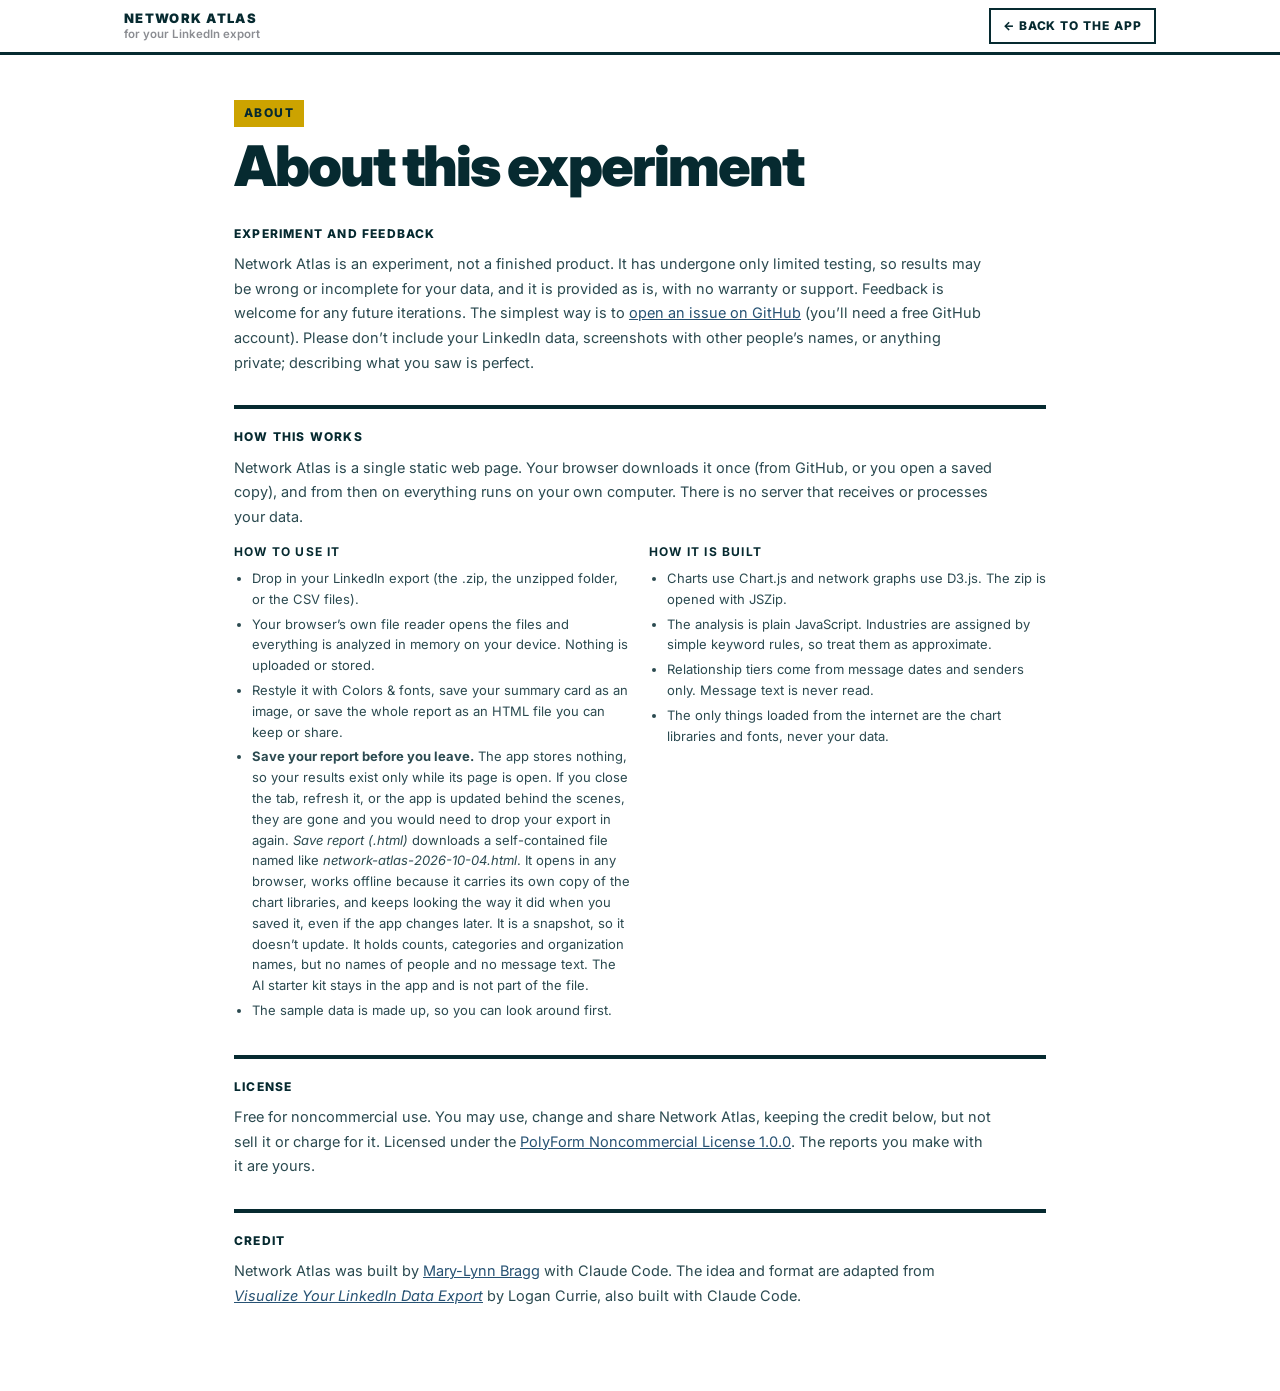
==== about.html @ 3136b39d "Slim footer, move details to about.html, revise experiment wording Co-Authored-By: Claude Sonnet 5.5" ====
<!doctype html>
<!-- Network Atlas. Copyright 2026 Mary-Lynn Bragg (https://www.linkedin.com/in/marylynn). Licensed under the PolyForm Noncommercial License 1.0.0: https://polyformproject.org/licenses/noncommercial/1.0.0 . SPDX-License-Identifier: PolyForm-Noncommercial-1.0.0 -->
<html lang="en"><head><meta charset="utf-8"><meta name="viewport" content="width=device-width,initial-scale=1">
<title>About Network Atlas</title>
<link href="https://fonts.googleapis.com/css2?family=Inter:wght@400;600;800;900&display=swap" rel="stylesheet">
<style>
:root{--gold:#cca300;--green:#062a30;--grey:#8b8d92;--beige:#e1d9c1;--red:#ed4319;--blue:#275273;--purple:#46004E;--ink:#2b4a50;--on-ink:#fff;--on-gold:#062a30;--on-red:#fff;--on-blue:#fff;--on-purple:#fff;--on-grey:#fff;--on-soft:#062a30;--num:#cca300;--tint:#faf8f1;--font-head:'Inter',sans-serif;--font-body:'Inter',sans-serif}
*{box-sizing:border-box}html{scroll-behavior:smooth;scroll-padding-top:64px}
body{margin:0;background:#fff;color:var(--green);font-family:var(--font-body);font-size:15px;line-height:1.7}
a{color:var(--blue)}
nav{position:sticky;top:0;z-index:20;background:#fff;border-bottom:3px solid var(--green)}
nav .in{max-width:1080px;margin:0 auto;padding:10px 24px;display:flex;gap:6px;flex-wrap:wrap;align-items:center}
nav b{font-size:12px;font-weight:900;text-transform:uppercase;letter-spacing:.1em;margin-right:8px}
nav a{font-size:12px;font-weight:800;color:var(--green);text-decoration:none;padding:2px 8px;border:2px solid var(--green)}
nav a:hover{background:var(--gold);border-color:var(--gold)}
header{max-width:1080px;margin:0 auto;padding:64px 24px 24px}
.kick{display:inline-block;background:var(--gold);font-weight:800;font-size:12px;letter-spacing:.12em;text-transform:uppercase;padding:3px 10px;line-height:1.7}
h1{font-size:clamp(38px,7.5vw,78px);font-weight:900;line-height:.98;letter-spacing:-.035em;margin:14px 0 14px}
.by{font-size:13px;color:var(--grey);font-weight:600;margin:0 0 18px}
header p.intro{max-width:700px;font-size:16px;color:var(--ink);margin:0 0 14px}
.priv{max-width:700px;border-left:8px solid var(--gold);background:var(--tint);padding:10px 14px;font-size:13.5px;color:var(--ink)}
.sec{max-width:1080px;margin:0 auto;padding:56px 24px;border-top:4px solid var(--green)}
.sh{display:flex;gap:18px;align-items:flex-start;margin-bottom:22px}
.num{font-size:60px;font-weight:900;line-height:.9;color:var(--gold);letter-spacing:-.04em}
.sh h2{font-size:clamp(26px,4.4vw,38px);font-weight:900;line-height:1.05;letter-spacing:-.03em;margin:0 0 6px}
.sub{margin:0;color:var(--ink);font-size:15px;max-width:680px}
.cards3{display:grid;grid-template-columns:repeat(3,1fr);gap:12px;margin-bottom:20px}
@media(max-width:760px){.cards3{grid-template-columns:1fr}}
.hc{padding:16px 18px;border-bottom:8px solid rgba(0,0,0,.22)}
.hc b{display:block;font-size:44px;font-weight:900;line-height:1;letter-spacing:-.03em}
.hc span{display:block;margin-top:8px;font-size:13px;line-height:1.45;font-weight:600}
.hc.a{background:var(--green);color:var(--on-ink)}.hc.a b{color:var(--num)}.hc.b{background:var(--blue);color:var(--on-blue)}.hc.c{background:var(--red);color:var(--on-red)}
.hc.d{background:var(--gold);color:var(--on-gold)}
.card{border:3px solid var(--green);padding:18px;margin-bottom:18px;position:relative}
.card h3{font-size:12px;text-transform:uppercase;letter-spacing:.1em;font-weight:800;margin:0 0 12px}
details.more{border:3px solid var(--green);margin-bottom:18px}
details.more summary{cursor:pointer;list-style:none;padding:10px 18px;font-size:12px;font-weight:800;text-transform:uppercase;letter-spacing:.1em;background:var(--tint)}
details.more summary::-webkit-details-marker{display:none}
details.more summary::after{content:"+";float:right;font-size:18px;line-height:1}
details.more[open] summary::after{content:"\2212"}
details.more .mb{padding:18px;border-top:3px solid var(--green)}
.take{background:var(--beige);padding:14px 18px;font-size:14.5px;margin-bottom:12px}.take b{font-weight:900}
.src{font-size:12px;color:var(--grey);line-height:1.6;margin:0}
.two{display:grid;grid-template-columns:1fr 1fr;gap:18px}@media(max-width:860px){.two{grid-template-columns:1fr}}
.two>.card{margin-bottom:0}
.tip{position:absolute;pointer-events:none;background:var(--green);color:var(--on-ink);font-size:12px;padding:6px 9px;opacity:0;max-width:240px;z-index:5;line-height:1.4}
svg.net{width:100%;height:auto;display:block;background:var(--tint)}
.lg{display:flex;flex-wrap:wrap;gap:6px 16px;margin:10px 0 0;font-size:12px;font-weight:600}.lg i{display:inline-block;width:12px;height:12px;border-radius:50%;margin-right:6px;vertical-align:-2px;border:2px solid var(--green)}.lg i.sq{border-radius:0;border:0;width:12px;height:12px}
.chips{display:flex;flex-wrap:wrap;gap:5px}.chip{font-size:11px;font-weight:600;padding:2px 7px;border:1.5px solid var(--green);background:#fff;line-height:1.5}.chip.g{background:var(--green);color:#fff}.chip.s{border-style:dashed}
.note{font-size:12px;color:var(--grey);margin:12px 0 0;line-height:1.6}
table.t{width:100%;border-collapse:collapse;font-size:13.5px}table.t th{font-size:11px;text-transform:uppercase;letter-spacing:.08em;text-align:left;padding:8px 6px;border-bottom:3px solid var(--green)}table.t td{padding:9px 6px;border-bottom:2px solid var(--beige);vertical-align:top;line-height:1.5}table.t td.n,table.t th.n{text-align:right;font-weight:800}
.inf{display:grid;grid-template-columns:repeat(auto-fit,minmax(190px,1fr));gap:10px;margin-bottom:16px}.inf div{background:var(--beige);padding:12px;font-size:13px;line-height:1.5}.inf b{display:block;font-size:14px;margin-bottom:3px}
.bd{display:inline-block;color:#fff;font-size:10px;font-weight:800;letter-spacing:.06em;text-transform:uppercase;padding:1px 7px;margin-bottom:6px}.bd.right{background:var(--blue)}.bd.meh{background:var(--gold);color:var(--green)}.bd.na{background:var(--grey)}
.three{display:grid;grid-template-columns:repeat(auto-fit,minmax(250px,1fr));gap:12px;margin-bottom:16px}.col{padding:14px 16px;color:#fff}.col h4{margin:0 0 8px;font-size:12px;text-transform:uppercase;letter-spacing:.1em}.col ul{margin:0;padding-left:16px;font-size:13px;line-height:1.55}.col li{margin-bottom:6px}.c1{background:var(--blue)}.c2{background:var(--red)}.c3{background:var(--purple)}
.tbl{border:3px solid var(--green)}
.hd{background:var(--green);color:#fff;font-size:11px;font-weight:800;letter-spacing:.12em;text-transform:uppercase}
.row{border-top:2px solid var(--beige)}.row:nth-child(even){background:var(--tint)}
.ic{width:30px;height:30px;border-radius:50%;display:flex;align-items:center;justify-content:center;font-weight:900;font-size:13px;color:#fff}
.ic.hi{background:var(--red)}.ic.md{background:var(--gold);color:var(--green)}.ic.lo{background:#fff;border:2px solid var(--grey);color:var(--grey)}
.row h5{margin:0 0 1px;font-size:14px;font-weight:800;letter-spacing:-.01em;line-height:1.4}.row p{margin:0;font-size:12.5px;color:#4c6165;line-height:1.4}
.pill{display:inline-block;font-size:12px;font-weight:800;padding:3px 10px;border-radius:99px;white-space:nowrap}
.p-follow{background:#f7d9d0;color:#a52d0f}.p-intro{background:#cfe0ea;color:var(--blue)}.p-meet{background:#e6ecd0;color:#4d5a14}.p-lead{background:#e8d4ec;color:var(--purple)}.p-re{background:var(--beige);color:#5e5535}
.wt{text-align:right;font-weight:900;font-size:15px}
details.rest summary{cursor:pointer;list-style:none;padding:9px 14px;border-top:2px solid var(--beige);background:var(--tint);font-size:12px;font-weight:800;text-transform:uppercase;letter-spacing:.1em;color:var(--blue)}
details.rest summary::-webkit-details-marker{display:none}
details.rest summary::after{content:"+";float:right;font-size:16px;line-height:1}
details.rest[open] summary::after{content:"\2212"}.wt.hi{color:var(--red)}.wt.md{color:#9a7c00}.wt.lo{color:var(--grey)}
@media(max-width:760px){.hd{display:none}.row{grid-template-columns:44px 1fr;grid-template-areas:"i m" "i t" "i w"}.row .ic{grid-area:i}.row .m{grid-area:m}.row .tt{grid-area:t}.row .wt{grid-area:w;text-align:left}}
.tiers{display:grid;grid-template-columns:repeat(auto-fit,minmax(150px,1fr));gap:10px}
.tr{padding:14px 16px;color:#fff;border-bottom:8px solid rgba(0,0,0,.22)}.tr b{display:block;font-size:40px;font-weight:900;line-height:1;letter-spacing:-.02em}.tr span{display:block;margin-top:6px;font-size:11px;font-weight:800;text-transform:uppercase;letter-spacing:.08em}.tr small{display:block;margin-top:3px;font-size:12px;opacity:.9}
.ph{display:grid;grid-template-columns:repeat(auto-fit,minmax(210px,1fr));gap:10px;margin-bottom:16px}.p{padding:12px 14px;color:#fff}.p b{display:block;font-size:28px;font-weight:900;line-height:1}.p h4{margin:6px 0 3px;font-size:12px;text-transform:uppercase;letter-spacing:.08em}.p p{margin:0;font-size:12.5px;line-height:1.5}
.eras{display:grid;grid-template-columns:repeat(auto-fill,minmax(230px,1fr));gap:10px;margin-bottom:16px}.e{border-top:10px solid var(--c);background:var(--tint);padding:10px 12px}.e h4{margin:0 0 2px;font-size:13px;font-weight:900;line-height:1.3}.e .d{font-size:11.5px;color:#5a6a7d;margin-bottom:6px;line-height:1.4}.e b{font-size:26px;font-weight:900;color:var(--c)}.e small{font-size:12px;font-weight:600;color:#5a6a6d;margin-left:4px}.e p{margin:6px 0 0;font-size:12px;line-height:1.45}
.cl{display:grid;grid-template-columns:repeat(auto-fill,minmax(300px,1fr));gap:10px;margin-top:16px}.cc{border-left:10px solid var(--c);background:var(--tint);padding:10px 14px}.cc h4{margin:0 0 6px;font-size:13px;font-weight:900;display:flex;justify-content:space-between;gap:10px}.cc h4 span{color:var(--c);font-size:18px}
.cg{margin-bottom:12px}.cg h4{margin:0 0 5px;font-size:12px;font-weight:800;text-transform:uppercase;letter-spacing:.08em;color:var(--c)}
.mo{margin:20px 0 6px;font-size:13px;font-weight:900;text-transform:uppercase;letter-spacing:.1em;background:var(--green);color:#fff;padding:5px 12px;display:flex;justify-content:space-between}
.lr{display:grid;grid-template-columns:70px 1.2fr 80px 140px 80px;gap:10px;align-items:center;padding:8px 12px;border-bottom:2px solid var(--beige);font-size:13.5px}.lr:nth-child(even){background:var(--tint)}.lr small{display:block;color:#5a6a6d;font-size:12px}.lr.h{font-size:11px;font-weight:800;letter-spacing:.1em;text-transform:uppercase;color:var(--grey);border-bottom:3px solid var(--green)}
@media(max-width:700px){.lr{grid-template-columns:60px 1fr 60px}.lr>:nth-child(4),.lr>:nth-child(5){display:none}}
.defs{display:grid;grid-template-columns:repeat(auto-fit,minmax(190px,1fr));gap:8px;font-size:12.5px;line-height:1.45}.defs div{border-left:8px solid var(--c);padding:5px 10px;background:var(--tint)}.defs b{display:block}
.tag{display:inline-block;font-size:10px;font-weight:800;padding:1px 7px;border-radius:99px;margin-left:6px;color:#fff;background:var(--red)}
ol.o{margin:0;padding-left:20px;font-size:14px;line-height:1.7}
footer{max-width:1080px;margin:0 auto;padding:40px 24px 64px;border-top:4px solid var(--green)}
footer h3{font-size:12px;text-transform:uppercase;letter-spacing:.1em;font-weight:800;margin:0 0 8px}
footer p{font-size:13px;color:var(--ink);max-width:760px;margin:0 0 14px}
footer .credit{border-left:8px solid var(--gold);background:var(--tint);padding:10px 14px;font-size:13px}

h1,.sh h2,.num,.hc b,.tr b,.p b,.e b,.mo,.hero h2{font-family:var(--font-head)}
.ax{font-family:var(--font-body);font-size:12px;font-weight:600;fill:var(--green)}
.muted{color:var(--grey)}
.p-intro{background:color-mix(in srgb,var(--blue) 16%,#fff);color:var(--blue)}.p-lead{background:color-mix(in srgb,var(--gold) 28%,#fff);color:var(--green)}
.tr{color:#fff}
/* top bar */
.top{position:sticky;top:0;z-index:30;background:#fff;border-bottom:3px solid var(--green)}
.top .in{max-width:1080px;margin:0 auto;padding:8px 24px;display:flex;gap:8px;flex-wrap:wrap;align-items:center}
.top b.brand{font-size:12px;font-weight:900;text-transform:uppercase;letter-spacing:.1em;margin-right:6px}
.top a.nl{font-size:12px;font-weight:800;color:var(--green);text-decoration:none;padding:2px 8px;border:2px solid var(--green)}.top a.nl:hover{background:var(--gold);color:var(--on-gold);border-color:var(--gold)}
.btn{font:inherit;font-size:12px;font-weight:800;text-transform:uppercase;letter-spacing:.08em;padding:6px 12px;border:2px solid var(--green);background:#fff;color:var(--green);cursor:pointer}
.btn:hover{background:var(--green);color:var(--on-ink)}.btn.pri{background:var(--green);color:var(--on-ink)}.btn.pri:hover{background:var(--gold);border-color:var(--gold);color:var(--on-gold)}
.sp{flex:1}
/* hero */
.hero{max-width:1080px;margin:0 auto;padding:56px 24px 28px}
.hero h1{font-size:clamp(38px,7.5vw,76px);font-weight:900;line-height:.98;letter-spacing:-.035em;margin:14px 0}
.hero p.intro{max-width:700px;font-size:16px;color:var(--ink);margin:0 0 14px}
.priv{max-width:700px;border-left:8px solid var(--gold);background:var(--tint);padding:10px 14px;font-size:13.5px;color:var(--ink);margin:0 0 22px}
.drop{border:3px dashed var(--green);background:var(--tint);padding:28px 22px;text-align:center;transition:.15s;max-width:760px}
.drop.over{background:color-mix(in srgb,var(--gold) 25%,#fff);border-style:solid}
.drop h3{margin:0 0 6px;font-size:16px;font-weight:900;text-transform:none;letter-spacing:0}
.drop p{margin:0 0 14px;font-size:14px;color:var(--ink)}
.drop .row2{display:flex;gap:10px;justify-content:center;flex-wrap:wrap}
.steps{max-width:760px;margin:22px 0 0;font-size:14px;color:var(--ink)}.steps summary{cursor:pointer;font-weight:800}.steps ol{margin:8px 0 0;padding-left:20px;line-height:1.7}
#status{max-width:760px;margin:14px 0 0;font-size:13.5px}
.err{color:var(--red);font-weight:700}
.loaded{max-width:1080px;margin:0 auto;padding:18px 24px 0}
.loaded .box{border:3px solid var(--green);padding:12px 16px;font-size:13.5px;display:flex;gap:10px 22px;flex-wrap:wrap;align-items:center}
.loaded .box b{font-weight:900}.loaded .miss{color:var(--ink);font-size:12.5px;flex-basis:100%}
/* style drawer */
#drawer{position:fixed;right:0;top:0;bottom:0;width:340px;max-width:92vw;background:#fff;border-left:3px solid var(--green);z-index:60;padding:18px;overflow:auto;transform:translateX(105%);transition:transform .2s}
#drawer.open{transform:none;box-shadow:-10px 0 30px rgba(0,0,0,.15)}
#drawer h3{font-size:12px;text-transform:uppercase;letter-spacing:.1em;font-weight:800;margin:18px 0 8px}
#drawer h3:first-of-type{margin-top:0}
.pre{display:grid;grid-template-columns:1fr 1fr;gap:8px}
.pre button{border:2px solid var(--green);background:#fff;padding:6px;cursor:pointer;font:inherit;font-size:12px;font-weight:800;text-align:left}
.pre button.on{background:var(--tint);box-shadow:inset 0 0 0 2px var(--gold)}
.sw{display:flex;height:14px;margin-top:5px}.sw i{flex:1}
.cols{display:grid;gap:8px}.cols label{display:flex;align-items:center;gap:10px;font-size:12.5px;font-weight:600}.cols input{width:40px;height:30px;border:2px solid var(--green);padding:0;background:#fff;cursor:pointer}.cols small{display:block;font-weight:400;color:var(--grey);font-size:11.5px}
#drawer select{width:100%;padding:7px;border:2px solid var(--green);font:inherit;font-size:14px;background:#fff}
.fprev{margin:6px 0 0;font-size:20px;font-weight:900;line-height:1.2}
/* AI section */
.ai-grid{display:grid;grid-template-columns:repeat(auto-fit,minmax(320px,1fr));gap:12px}
.pcard{border:3px solid var(--green);padding:14px 16px;display:flex;flex-direction:column;gap:6px}
.pcard h4{margin:0;font-size:15px;font-weight:900}.pcard p{margin:0;font-size:13px;color:var(--ink);line-height:1.55}
.pcard pre{margin:4px 0;white-space:pre-wrap;word-break:break-word;font-family:ui-monospace,Menlo,monospace;font-size:11.5px;line-height:1.55;background:var(--tint);border-left:6px solid var(--gold);padding:8px 10px;max-height:150px;overflow:auto}
.pcard .btn{align-self:flex-start}
.how{display:grid;grid-template-columns:repeat(auto-fit,minmax(260px,1fr));gap:10px;margin:0 0 18px}.how div{background:var(--tint);padding:12px 14px;border-left:8px solid var(--blue);font-size:13.5px;line-height:1.55}.how b{display:block;margin-bottom:3px}
footer{max-width:1080px;margin:0 auto;padding:36px 24px 64px;border-top:4px solid var(--green)}
footer h3{font-size:12px;text-transform:uppercase;letter-spacing:.1em;font-weight:800;margin:0 0 8px}footer p{font-size:13px;color:var(--ink);max-width:760px;margin:0 0 14px}
@media print{.top,#drawer,.drop,.steps,.hero .btn,.pcard .btn{display:none!important}details.more>*{display:block!important}.sec{break-inside:avoid-page}}
@media(max-width:700px){.top .in{flex-wrap:nowrap;overflow-x:auto}.top .in>*{flex:none}.top .sp{display:none}.hero{padding-top:36px}}

.kit{display:grid;grid-template-columns:1.1fr 1fr;gap:14px;margin-bottom:18px}
@media(max-width:800px){.kit{grid-template-columns:1fr}}
.kit-main{border:3px solid var(--green);background:var(--tint);padding:16px 18px}.kit-main h3{margin:0 0 6px}.kit-main p{margin:0 0 12px;font-size:14px;color:var(--ink)}
.kit-steps{margin:0;padding:14px 18px 14px 36px;border-left:8px solid var(--gold);background:var(--tint);font-size:14px;line-height:1.7;color:var(--ink)}
h3.mini{font-size:12px;text-transform:uppercase;letter-spacing:.1em;font-weight:800;margin:6px 0 8px}
.plist{border:3px solid var(--green)}
.pl{padding:10px 14px;border-top:2px solid var(--beige)}.pl:first-child{border-top:0}
.pl-h{display:flex;gap:12px;align-items:center;justify-content:space-between}.pl-h b{display:block;font-size:14.5px}.pl-h span{font-size:13px;color:var(--ink)}
.pl details summary{cursor:pointer;font-size:12px;font-weight:800;color:var(--blue);margin-top:4px}
.pl pre{margin:6px 0 0;white-space:pre-wrap;word-break:break-word;font-family:ui-monospace,Menlo,monospace;font-size:11.5px;line-height:1.55;background:var(--tint);border-left:6px solid var(--gold);padding:8px 10px}
.btn.mini{padding:4px 10px;font-size:11px;white-space:nowrap}
.png{position:absolute;top:10px;right:10px;font:inherit;font-size:10.5px;font-weight:800;text-transform:uppercase;letter-spacing:.08em;padding:3px 8px;border:2px solid var(--green);background:#fff;color:var(--green);cursor:pointer;opacity:.75}
.png:hover{opacity:1;background:var(--green);color:var(--on-ink)}
body.report .drop,body.report .steps{display:none}
@media print{.png{display:none!important}}

.cardbox{border:3px solid var(--green);padding:16px;background:var(--tint)}
.cardctl{display:flex;gap:12px;flex-wrap:wrap;align-items:center;margin-bottom:14px}
.seg{display:flex;flex-wrap:wrap;gap:6px}.seg button{font:inherit;font-size:12px;font-weight:800;text-transform:uppercase;letter-spacing:.06em;padding:6px 12px;border:2px solid var(--green);background:#fff;color:var(--green);cursor:pointer}
.seg button.on{background:var(--green);color:var(--on-ink)}
.cardctl label{font-size:12px;font-weight:800;text-transform:uppercase;letter-spacing:.08em;display:flex;gap:8px;align-items:center}
.cardctl select{font:inherit;font-size:13px;padding:6px;border:2px solid var(--green);background:#fff;max-width:300px}
.cardprev{text-align:center}.cardprev canvas{max-width:100%;max-height:560px;width:auto;height:auto;border:1px solid rgba(0,0,0,.15);background:#fff}
@media print{#s-card{display:none!important}}

.top b.brand small{font-weight:600;text-transform:none;letter-spacing:0;color:var(--grey);margin-left:8px;font-size:12px}
@media(max-width:760px){.top b.brand small{display:none}}

.wk-box{border:3px solid var(--green);padding:16px 18px;background:var(--tint);margin-bottom:16px}.wk-box h3{margin:0 0 6px}.wk-box p{margin:0 0 12px;font-size:14px;color:var(--ink)}
.wk-bar{display:flex;height:22px;border:2px solid var(--green)}.wk-bar i{display:block}
.wk-legend{display:grid;grid-template-columns:repeat(auto-fit,minmax(170px,1fr));gap:10px;margin-top:10px}.wk-legend b{font-size:26px;font-weight:900;font-family:var(--font-head);display:block;line-height:1}.wk-legend span{font-size:12px;font-weight:800;text-transform:uppercase;letter-spacing:.08em}.wk-legend small{display:block;font-size:12px;color:var(--grey)}
.recs{display:grid;gap:12px;margin-bottom:14px}
.rec{display:flex;gap:16px;border:3px solid var(--green);padding:16px 18px}
.rec-n{font-size:46px;font-weight:900;line-height:.9;color:var(--gold);font-family:var(--font-head);min-width:34px}
.rec-b h3{margin:0 0 6px;font-size:18px;text-transform:none;letter-spacing:-.01em;font-weight:900;font-family:var(--font-head)}
.rec-why{margin:0 0 8px;font-size:14px;color:var(--ink)}.rec ol{margin:0 0 8px;padding-left:20px;font-size:14px;line-height:1.65}
.rec-weak{margin:10px 0 0;font-size:13.5px;color:var(--ink)}.wkb{display:inline-block;background:var(--gold);color:var(--on-gold);font-size:10px;font-weight:800;text-transform:uppercase;letter-spacing:.08em;padding:1px 7px;margin-right:6px}
.rec-ai{border-left:8px solid var(--blue);background:var(--tint);padding:10px 14px;font-size:14px;margin:0 0 12px}
.tag{display:inline-block;font-size:10px;font-weight:800;text-transform:uppercase;letter-spacing:.06em;background:var(--red);color:var(--on-red);padding:1px 7px;margin-left:6px;vertical-align:1px}
@media(max-width:600px){.rec{flex-direction:column;gap:6px}}
@media print{.rec-ai{display:none}}


.fit{display:grid;grid-template-columns:200px 1fr;gap:22px;align-items:center;margin-bottom:16px}
@media(max-width:700px){.fit{grid-template-columns:1fr}}
.fit-score{text-align:center}
.ring{--p:50;width:150px;height:150px;border-radius:50%;margin:0 auto 8px;display:flex;align-items:center;justify-content:center;background:conic-gradient(var(--blue) calc(var(--p)*1%),var(--beige) 0)}
.ring b{width:108px;height:108px;border-radius:50%;background:#fff;display:flex;align-items:center;justify-content:center;font-size:44px;font-weight:900;font-family:var(--font-head);letter-spacing:-.03em}
.fit-band{font-size:14px;font-weight:900;margin-bottom:2px}.fit-score small{font-size:12px;color:var(--grey)}
.meter-row{margin-bottom:12px}.meter-h{display:flex;justify-content:space-between;font-size:14px;margin-bottom:4px}.meter-h span{font-weight:900}
.meter{height:16px;border:2px solid var(--green);background:var(--beige)}.meter i{display:block;height:100%;background:var(--blue)}
.meter-row small{display:block;font-size:12.5px;color:var(--ink);margin-top:3px}
.fit-note{margin:0;font-size:14px;font-weight:600;color:var(--ink)}
.mirror{display:grid;grid-template-columns:1fr 1fr;gap:16px;border-top:3px solid var(--green);padding-top:14px}
@media(max-width:700px){.mirror{grid-template-columns:1fr}}
.mcol h4{margin:0 0 6px;font-size:13px;text-transform:uppercase;letter-spacing:.08em}
.ml{font-size:12px;color:var(--grey);margin:8px 0 4px;font-weight:600}
.chip.miss{background:var(--gold);border-color:var(--gold);color:var(--on-gold)}

/* ---- walkthrough revisions ---- */
/* top bar: brand | nav rows | actions */
.top .in{flex-wrap:nowrap;align-items:center;gap:22px;padding:8px 24px}
.brandbox{display:flex;flex-direction:column;line-height:1.2;flex:none}
.top b.brand{margin:0;font-size:13px}.top b.brand small,.brandbox small{display:block;margin:2px 0 0;font-size:11.5px;font-weight:600;text-transform:none;letter-spacing:0;color:var(--grey)}
.navbox{display:flex;flex-direction:column;gap:3px;min-width:0}
.navrow{display:flex;align-items:baseline;flex-wrap:wrap;font-size:12px;font-weight:800;line-height:1.5}
.navrow:empty{display:none}
.nlab{text-transform:uppercase;letter-spacing:.1em;font-size:11px;margin-right:10px;min-width:104px;color:var(--green)}
.top a.nl{border:0;padding:0 2px;font-size:13px;text-decoration:none;color:var(--blue)}
.top a.nl:hover{background:none;color:var(--green);text-decoration:underline}
.top a.nl:not(:last-child)::after{content:"/";color:var(--grey);font-weight:600;margin:0 7px 0 9px;display:inline-block;text-decoration:none}
.actions{display:flex;flex-direction:column;gap:5px;align-items:flex-end;flex:none}.arow{display:flex;gap:6px}
.top .sp{display:block;flex:1}
@media(max-width:900px){.top .in{flex-wrap:wrap;gap:6px 14px}.navbox{order:3;flex-basis:100%}.top .sp{display:none}.actions{margin-left:auto}.nlab{min-width:0}}
@media(max-width:700px){.top .in{overflow:visible}.top .in>*{flex:initial}.top .sp{display:none}}
/* hero alignment */
.hero p.intro,.priv,.drop,.steps,#status{max-width:760px}
.loaded{padding-bottom:30px}
/* parts and per-section accents */
.part{max-width:none;background:var(--green);color:var(--on-ink);margin:0;padding:34px 24px;border-top:0}
.part>div{max-width:1080px;margin:0 auto}
.part small{display:block;font-size:12px;font-weight:800;letter-spacing:.14em;text-transform:uppercase;opacity:.8}
.part h2{margin:4px 0 4px;font-family:var(--font-head);font-size:clamp(28px,5vw,46px);font-weight:900;letter-spacing:-.03em;line-height:1.05}
.part p{margin:0;max-width:680px;font-size:15px;opacity:.92}
.part.p2{background:var(--gold);color:var(--on-gold)}

.sec{border-top:4px solid var(--green)}
.part+.sec{border-top:0}
.sec .num{color:var(--gold);font-size:46px;letter-spacing:-.03em;white-space:nowrap}
.num.compass{display:inline-flex;align-items:center;line-height:1}
/* image-save buttons: one look everywhere */
.imgbtn,.png{font:inherit;font-size:10.5px;font-weight:800;text-transform:uppercase;letter-spacing:.08em;line-height:1.4;padding:3px 9px;border:2px solid var(--blue);background:var(--blue);color:var(--on-blue);cursor:pointer;opacity:1}
.imgbtn:hover,.png:hover{background:#fff;color:var(--blue)}
.png{position:absolute;top:10px;right:10px}
.card.has-img>h3{padding-right:104px}
/* private tag readable in the kit list */
.pl-h b .tag{color:var(--on-red);background:var(--red);font-size:10px;margin-left:8px}
.privnote{margin:0 0 14px}.privnote .tag{margin:0 2px}
.how2{display:grid;grid-template-columns:1fr 1fr;gap:18px;max-width:900px;margin:0 0 18px}
@media(max-width:760px){.how2{grid-template-columns:1fr}}
.how2 h4{margin:0 0 6px;font-size:12px;text-transform:uppercase;letter-spacing:.1em}.how2 ul{margin:0;padding-left:18px;font-size:13px;line-height:1.6;color:var(--ink)}.how2 li{margin-bottom:4px}
/* section 04: three levels */
.lvl{display:grid;grid-template-columns:repeat(3,1fr);gap:0;margin-bottom:16px;border:3px solid var(--green)}
.lvl>div{padding:12px 16px;border-left:3px solid var(--green)}.lvl>div:first-child{border-left:0}
.lvl h4{margin:0;font-size:12px;text-transform:uppercase;letter-spacing:.1em}.lvl b{display:block;font-size:34px;font-weight:900;line-height:1.1;font-family:var(--font-head)}.lvl span{font-size:12.5px;color:var(--ink);line-height:1.4;display:block}
@media(max-width:700px){.lvl{grid-template-columns:1fr}.lvl>div{border-left:0;border-top:3px solid var(--green)}.lvl>div:first-child{border-top:0}}
.net-hint{font-size:12px;color:var(--grey);margin:8px 0 0}
.glossy{font-size:12.5px}
#results:has(>.part.p2:last-child)+.sec{border-top:0}

.savebar{border-left:8px solid var(--gold);background:var(--tint);padding:10px 14px;font-size:13.5px;margin-bottom:12px;display:flex;gap:6px 14px;flex-wrap:wrap;align-items:center}.savebar b{font-weight:900}

.priv.exp{border-left-color:var(--blue);margin-top:-10px}

footer.slim{padding:26px 24px 40px}footer.slim p{font-size:12.5px;max-width:860px;margin:0 0 8px}
.aboutpage{max-width:860px;margin:0 auto;padding:44px 24px 70px}.aboutpage h1{font-size:clamp(34px,6vw,56px);margin:12px 0 22px}.aboutpage h2{font-size:12px;text-transform:uppercase;letter-spacing:.1em;font-weight:800;margin:30px 0 8px;padding-top:18px;border-top:4px solid var(--green)}.aboutpage h2:first-of-type{border-top:0;padding-top:0}.aboutpage p{font-size:14.5px;color:var(--ink);margin:0 0 12px;max-width:760px}
</style>
</head><body>
<div class="top"><div class="in"><div class="brandbox"><b class="brand">Network Atlas</b><small>for your LinkedIn export</small></div><span class="sp"></span><a class="btn" href="./" style="text-decoration:none">&larr; Back to the app</a></div></div>
<main class="aboutpage">
 <span class="kick">About</span>
 <h1>About this experiment</h1>
 <h2 id="feedback">Experiment and feedback</h2>
 <p>Network Atlas is an experiment, not a finished product. It has undergone only limited testing, so results may be wrong or incomplete for your data, and it is provided as is, with no warranty or support. Feedback is welcome for any future iterations. The simplest way is to <a href="https://github.com/marylynn-mlb/network-atlas/issues/new" target="_blank" rel="noopener">open an issue on GitHub</a> (you&rsquo;ll need a free GitHub account). Please don&rsquo;t include your LinkedIn data, screenshots with other people&rsquo;s names, or anything private; describing what you saw is perfect.</p>
 <h2>How this works</h2>
 <p>Network Atlas is a single static web page. Your browser downloads it once (from GitHub, or you open a saved copy), and from then on everything runs on your own computer. There is no server that receives or processes your data.</p>
 <div class="how2">
  <div><h4>How to use it</h4><ul>
   <li>Drop in your LinkedIn export (the .zip, the unzipped folder, or the CSV files).</li>
   <li>Your browser&rsquo;s own file reader opens the files and everything is analyzed in memory on your device. Nothing is uploaded or stored.</li>
   <li>Restyle it with Colors &amp; fonts, save your summary card as an image, or save the whole report as an HTML file you can keep or share.</li>
   <li><b>Save your report before you leave.</b> The app stores nothing, so your results exist only while its page is open. If you close the tab, refresh it, or the app is updated behind the scenes, they are gone and you would need to drop your export in again. <i>Save report (.html)</i> downloads a self-contained file named like <i>network-atlas-2026-10-04.html</i>. It opens in any browser, works offline because it carries its own copy of the chart libraries, and keeps looking the way it did when you saved it, even if the app changes later. It is a snapshot, so it doesn&rsquo;t update. It holds counts, categories and organization names, but no names of people and no message text. The AI starter kit stays in the app and is not part of the file.</li>
   <li>The sample data is made up, so you can look around first.</li></ul></div>
  <div><h4>How it is built</h4><ul>
   <li>Charts use Chart.js and network graphs use D3.js. The zip is opened with JSZip.</li>
   <li>The analysis is plain JavaScript. Industries are assigned by simple keyword rules, so treat them as approximate.</li>
   <li>Relationship tiers come from message dates and senders only. Message text is never read.</li>
   <li>The only things loaded from the internet are the chart libraries and fonts, never your data.</li></ul></div>
 </div>
 <h2>License</h2>
 <p>Free for noncommercial use. You may use, change and share Network Atlas, keeping the credit below, but not sell it or charge for it. Licensed under the <a href="https://polyformproject.org/licenses/noncommercial/1.0.0" target="_blank" rel="noopener">PolyForm Noncommercial License 1.0.0</a>. The reports you make with it are yours.</p>
 <h2>Credit</h2>
 <p>Network Atlas was built by <a href="https://www.linkedin.com/in/marylynn" target="_blank" rel="noopener">Mary-Lynn Bragg</a> with Claude Code. The idea and format are adapted from <a href="https://loganhc-09.github.io/LinkedIn-Data-Export-Visualization/" target="_blank" rel="noopener"><i>Visualize Your LinkedIn Data Export</i></a> by Logan Currie, also built with Claude Code.</p>
</main>
</body></html>
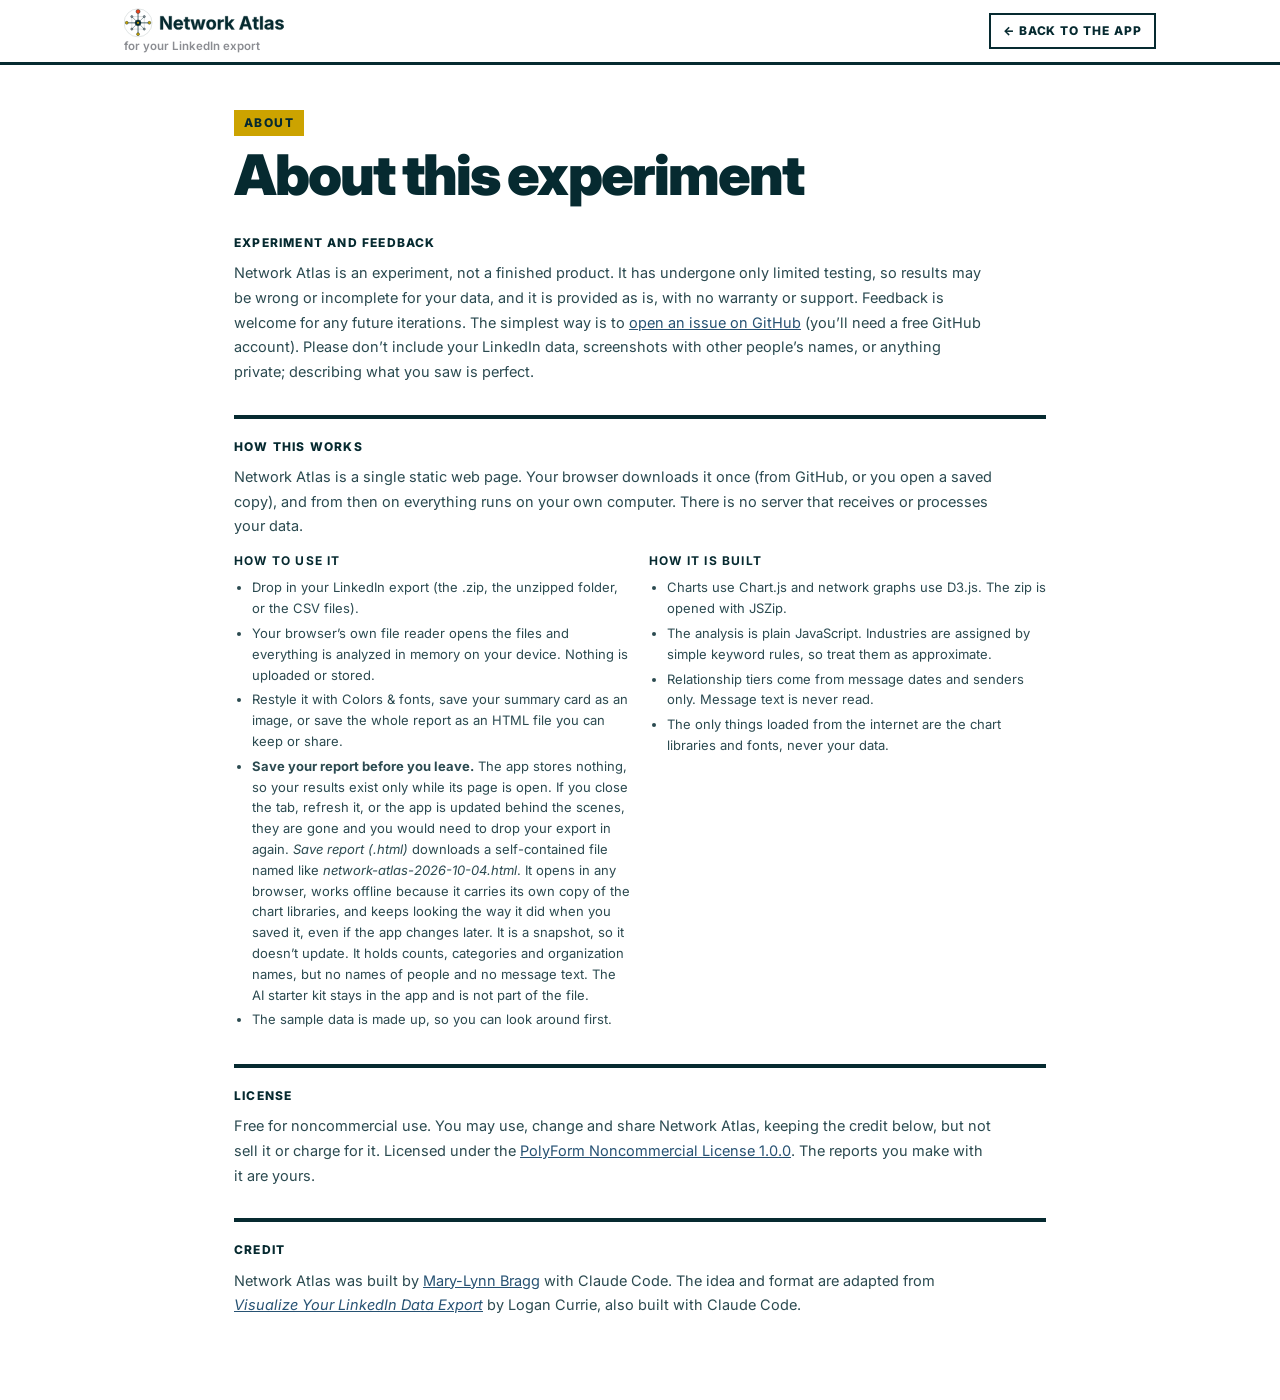
==== commit a73dbe51: "Use the Network Atlas lockup as the site logo; add logo set Co-Authored-By: Claude Sonnet 5.5 <norep" ====
--- a/about.html
+++ b/about.html
@@ -252,9 +252,11 @@
 
 footer.slim{padding:26px 24px 40px}footer.slim p{font-size:12.5px;max-width:860px;margin:0 0 8px}
 .aboutpage{max-width:860px;margin:0 auto;padding:44px 24px 70px}.aboutpage h1{font-size:clamp(34px,6vw,56px);margin:12px 0 22px}.aboutpage h2{font-size:12px;text-transform:uppercase;letter-spacing:.1em;font-weight:800;margin:30px 0 8px;padding-top:18px;border-top:4px solid var(--green)}.aboutpage h2:first-of-type{border-top:0;padding-top:0}.aboutpage p{font-size:14.5px;color:var(--ink);margin:0 0 12px;max-width:760px}
+
+.brand.logo{display:block;line-height:0;text-decoration:none}.brand.logo .logo-svg{height:30px;width:auto;display:block}
 </style>
 </head><body>
-<div class="top"><div class="in"><div class="brandbox"><b class="brand">Network Atlas</b><small>for your LinkedIn export</small></div><span class="sp"></span><a class="btn" href="./" style="text-decoration:none">&larr; Back to the app</a></div></div>
+<div class="top"><div class="in"><div class="brandbox"><a class="brand logo" href="./" title="Network Atlas"><svg xmlns="http://www.w3.org/2000/svg" viewBox="38 30 780 146" class="logo-svg" focusable="false" role="img" aria-label="Network Atlas"><g transform="translate(22.34,18.25) scale(0.6562)"><circle cx="128" cy="128" r="104" fill="none"  stroke-opacity=".3" stroke-width="3" style="stroke:var(--green)"/><line x1="128" y1="128" x2="128.0" y2="44.0"  stroke-width="5" style="stroke:var(--green)"/><line x1="128" y1="128" x2="174.3" y2="81.7"  stroke-width="3" style="stroke:var(--green)"/><line x1="128" y1="128" x2="212.0" y2="128.0"  stroke-width="5" style="stroke:var(--green)"/><line x1="128" y1="128" x2="174.3" y2="174.3"  stroke-width="3" style="stroke:var(--green)"/><line x1="128" y1="128" x2="128.0" y2="212.0"  stroke-width="5" style="stroke:var(--green)"/><line x1="128" y1="128" x2="81.7" y2="174.3"  stroke-width="3" style="stroke:var(--green)"/><line x1="128" y1="128" x2="44.0" y2="128.0"  stroke-width="5" style="stroke:var(--green)"/><line x1="128" y1="128" x2="81.7" y2="81.7"  stroke-width="3" style="stroke:var(--green)"/><line x1="174.3" y1="81.7" x2="174.3" y2="174.3"  stroke-width="2" stroke-opacity=".5" style="stroke:var(--green)"/><line x1="174.3" y1="174.3" x2="81.7" y2="174.3"  stroke-width="2" stroke-opacity=".5" style="stroke:var(--green)"/><line x1="81.7" y1="174.3" x2="81.7" y2="81.7"  stroke-width="2" stroke-opacity=".5" style="stroke:var(--green)"/><line x1="81.7" y1="81.7" x2="174.3" y2="81.7"  stroke-width="2" stroke-opacity=".5" style="stroke:var(--green)"/><circle cx="128.0" cy="44.0" r="15"   stroke-width="3" style="fill:var(--red);stroke:var(--green)"/><circle cx="174.3" cy="81.7" r="8"   stroke-width="3" style="fill:var(--grey);stroke:var(--green)"/><circle cx="212.0" cy="128.0" r="11"   stroke-width="3" style="fill:var(--gold);stroke:var(--green)"/><circle cx="174.3" cy="174.3" r="8"   stroke-width="3" style="fill:var(--grey);stroke:var(--green)"/><circle cx="128.0" cy="212.0" r="11"   stroke-width="3" style="fill:var(--gold);stroke:var(--green)"/><circle cx="81.7" cy="174.3" r="8"   stroke-width="3" style="fill:var(--grey);stroke:var(--green)"/><circle cx="44.0" cy="128.0" r="11"   stroke-width="3" style="fill:var(--gold);stroke:var(--green)"/><circle cx="81.7" cy="81.7" r="8"   stroke-width="3" style="fill:var(--grey);stroke:var(--green)"/><circle cx="128" cy="128" r="22"   stroke-width="3" style="fill:var(--green);stroke:var(--green)"/><circle cx="128" cy="128" r="8" style="fill:var(--gold)" /></g><path transform="translate(208.88,134.26) scale(0.88)" d="M21.83 0L6.59 0L6.59-72.75L23.19-72.75L46.19-35.94Q48.34-32.37 50.63-28.10Q52.93-23.83 55.32-18.12L55.32-18.12Q54.93-23.49 54.66-28.88Q54.39-34.28 54.39-37.84L54.39-37.84L54.39-72.75L69.63-72.75L69.63 0L52.98 0L32.08-33.40Q30.08-36.67 28.37-39.75Q26.66-42.82 24.88-46.31Q23.10-49.80 20.85-54.35L20.85-54.35Q21.24-47.75 21.53-42.21Q21.83-36.67 21.83-33.45L21.83-33.45L21.83 0ZM107.13 1.07L107.13 1.07Q98.78 1.07 92.72-2.34Q86.67-5.76 83.42-12.06Q80.18-18.36 80.18-27.00L80.18-27.00Q80.18-35.45 83.42-41.80Q86.67-48.14 92.55-51.71Q98.44-55.27 106.40-55.27L106.40-55.27Q113.53-55.27 119.34-52.25Q125.15-49.22 128.59-43.07Q132.03-36.91 132.03-27.59L132.03-27.59L132.03-23.49L94.68-23.49Q94.92-16.80 98.39-13.38Q101.86-9.96 107.37-9.96L107.37-9.96Q111.23-9.96 113.99-11.60Q116.75-13.23 117.92-16.41L117.92-16.41L131.20-13.92Q129.20-7.13 122.92-3.03Q116.65 1.07 107.13 1.07ZM94.78-32.67L94.78-32.67L117.92-32.67Q117.38-37.99 114.50-41.11Q111.62-44.24 106.54-44.24L106.54-44.24Q101.27-44.24 98.24-40.99Q95.21-37.74 94.78-32.67ZM158.94-54.59L169.14-54.59L169.14-43.41L158.94-43.41L158.94-15.97Q158.94-10.89 163.92-10.89L163.92-10.89Q164.75-10.89 166.24-11.11Q167.72-11.33 168.55-11.52L168.55-11.52L170.65-0.54Q168.21 0.20 165.80 0.49Q163.38 0.78 161.18 0.78L161.18 0.78Q152.98 0.78 148.63-3.20Q144.29-7.18 144.29-14.70L144.29-14.70L144.29-43.41L136.77-43.41L136.77-54.59L144.29-54.59L144.29-67.58L158.94-67.58L158.94-54.59ZM204.93 0L190.04 0L173.93-54.59L189.31-54.59L194.04-34.42Q195.02-29.88 196.19-24.66Q197.36-19.43 198.49-13.33L198.49-13.33Q199.61-19.29 200.85-24.54Q202.10-29.79 203.22-34.42L203.22-34.42L208.20-54.59L221.68-54.59L226.56-34.42Q227.59-29.79 228.83-24.56Q230.08-19.34 231.25-13.28L231.25-13.28Q232.28-19.34 233.40-24.56Q234.52-29.79 235.60-34.42L235.60-34.42L240.33-54.59L255.91-54.59L239.70 0L224.80 0L218.75-21.04Q217.72-24.56 216.77-28.96Q215.82-33.35 214.84-37.65L214.84-37.65Q213.92-33.35 212.94-28.93Q211.96-24.51 210.99-21.04L210.99-21.04L204.93 0ZM288.09 1.07L288.09 1.07Q279.88 1.07 273.88-2.47Q267.87-6.01 264.62-12.33Q261.38-18.65 261.38-27.05L261.38-27.05Q261.38-35.50 264.62-41.85Q267.87-48.19 273.88-51.73Q279.88-55.27 288.09-55.27L288.09-55.27Q296.29-55.27 302.29-51.73Q308.30-48.19 311.55-41.85Q314.79-35.50 314.79-27.05L314.79-27.05Q314.79-18.65 311.55-12.33Q308.30-6.01 302.29-2.47Q296.29 1.07 288.09 1.07ZM288.09-10.45L288.09-10.45Q293.95-10.45 296.92-15.19Q299.90-19.92 299.90-27.10L299.90-27.10Q299.90-34.33 296.92-39.04Q293.95-43.75 288.09-43.75L288.09-43.75Q282.23-43.75 279.27-39.04Q276.32-34.33 276.32-27.10L276.32-27.10Q276.32-19.92 279.27-15.19Q282.23-10.45 288.09-10.45ZM339.65 0L325 0L325-54.59L339.16-54.59L339.16-45.07L339.75-45.07Q341.26-50.10 344.80-52.71Q348.34-55.32 352.93-55.32L352.93-55.32Q355.42-55.32 357.67-54.83L357.67-54.83L357.67-41.75Q356.69-42.04 354.81-42.26Q352.93-42.48 351.32-42.48L351.32-42.48Q346.24-42.48 342.94-39.31Q339.65-36.13 339.65-31.05L339.65-31.05L339.65 0ZM380.37 0L365.72 0L365.72-72.75L380.37-72.75L380.37-33.59L381.20-33.59L399.07-54.59L416.02-54.59L395.61-30.91L417.04 0L399.80 0L384.57-22.27L380.37-17.53L380.37 0ZM460.01 0L443.55 0L468.41-72.75L487.94-72.75L513.43 0L496.88 0L491.26-16.89L465.43-16.89L460.01 0ZM471.24-35.11L469.14-28.56L487.40-28.56L485.21-35.11Q483.45-40.67 481.69-47.17Q479.93-53.66 478.03-61.08L478.03-61.08Q476.22-53.56 474.56-47.07Q472.90-40.58 471.24-35.11L471.24-35.11ZM538.96-54.59L549.17-54.59L549.17-43.41L538.96-43.41L538.96-15.97Q538.96-10.89 543.95-10.89L543.95-10.89Q544.78-10.89 546.26-11.11Q547.75-11.33 548.58-11.52L548.58-11.52L550.68-0.54Q548.24 0.20 545.83 0.49Q543.41 0.78 541.21 0.78L541.21 0.78Q533.01 0.78 528.66-3.20Q524.32-7.18 524.32-14.70L524.32-14.70L524.32-43.41L516.80-43.41L516.80-54.59L524.32-54.59L524.32-67.58L538.96-67.58L538.96-54.59ZM558.69-72.75L573.34-72.75L573.34 0L558.69 0L558.69-72.75ZM601.03 1.07L601.03 1.07Q593.21 1.07 588.04-3.05Q582.86-7.18 582.86-15.28L582.86-15.28Q582.86-21.39 585.79-24.85Q588.72-28.32 593.41-29.93Q598.10-31.54 603.47-32.03L603.47-32.03Q610.50-32.71 613.60-33.47Q616.70-34.23 616.70-36.91L616.70-36.91L616.70-37.16Q616.70-40.63 614.48-42.53Q612.26-44.43 608.15-44.43L608.15-44.43Q603.91-44.43 601.32-42.60Q598.73-40.77 597.85-38.13L597.85-38.13L584.42-40.38Q586.52-47.46 592.80-51.37Q599.07-55.27 608.20-55.27L608.20-55.27Q614.06-55.27 619.36-53.42Q624.66-51.56 628.00-47.49Q631.35-43.41 631.35-36.77L631.35-36.77L631.35 0L617.48 0L617.48-7.57L616.99-7.57Q614.99-3.76 611.04-1.34Q607.08 1.07 601.03 1.07ZM605.18-9.23L605.18-9.23Q610.30-9.23 613.55-12.21Q616.80-15.19 616.80-19.53L616.80-19.53L616.80-25.44Q615.92-24.80 613.94-24.34Q611.96-23.88 609.77-23.51Q607.57-23.14 605.96-22.95L605.96-22.95Q601.90-22.36 599.41-20.65Q596.92-18.95 596.92-15.67L596.92-15.67Q596.92-12.50 599.24-10.86Q601.56-9.23 605.18-9.23ZM665.53 1.07L665.53 1.07Q655.66 1.07 649.24-3.13Q642.82-7.32 641.41-14.94L641.41-14.94L655.03-17.29Q657.13-9.67 665.97-9.67L665.97-9.67Q670.17-9.67 672.58-11.25Q675-12.84 675-15.28L675-15.28Q675-19.43 667.97-20.90L667.97-20.90L658.54-22.85Q642.82-26.07 642.82-38.33L642.82-38.33Q642.82-46.19 649.12-50.73Q655.42-55.27 665.77-55.27L665.77-55.27Q675.49-55.27 681.25-51.32Q687.01-47.36 688.53-40.72L688.53-40.72L675.54-38.43Q674.66-41.21 672.31-42.99Q669.97-44.78 665.97-44.78L665.97-44.78Q662.35-44.78 659.91-43.24Q657.47-41.70 657.47-39.26L657.47-39.26Q657.47-37.21 659.06-35.77Q660.64-34.33 664.50-33.54L664.50-33.54L674.32-31.59Q689.94-28.42 689.94-16.85L689.94-16.85Q689.94-11.47 686.82-7.45Q683.69-3.42 678.17-1.17Q672.66 1.07 665.53 1.07Z"   stroke-width="1.6" stroke-linejoin="round" style="fill:var(--green);stroke:var(--green)"/></svg></a><small>for your LinkedIn export</small></div><span class="sp"></span><a class="btn" href="./" style="text-decoration:none">&larr; Back to the app</a></div></div>
 <main class="aboutpage">
  <span class="kick">About</span>
  <h1>About this experiment</h1>
